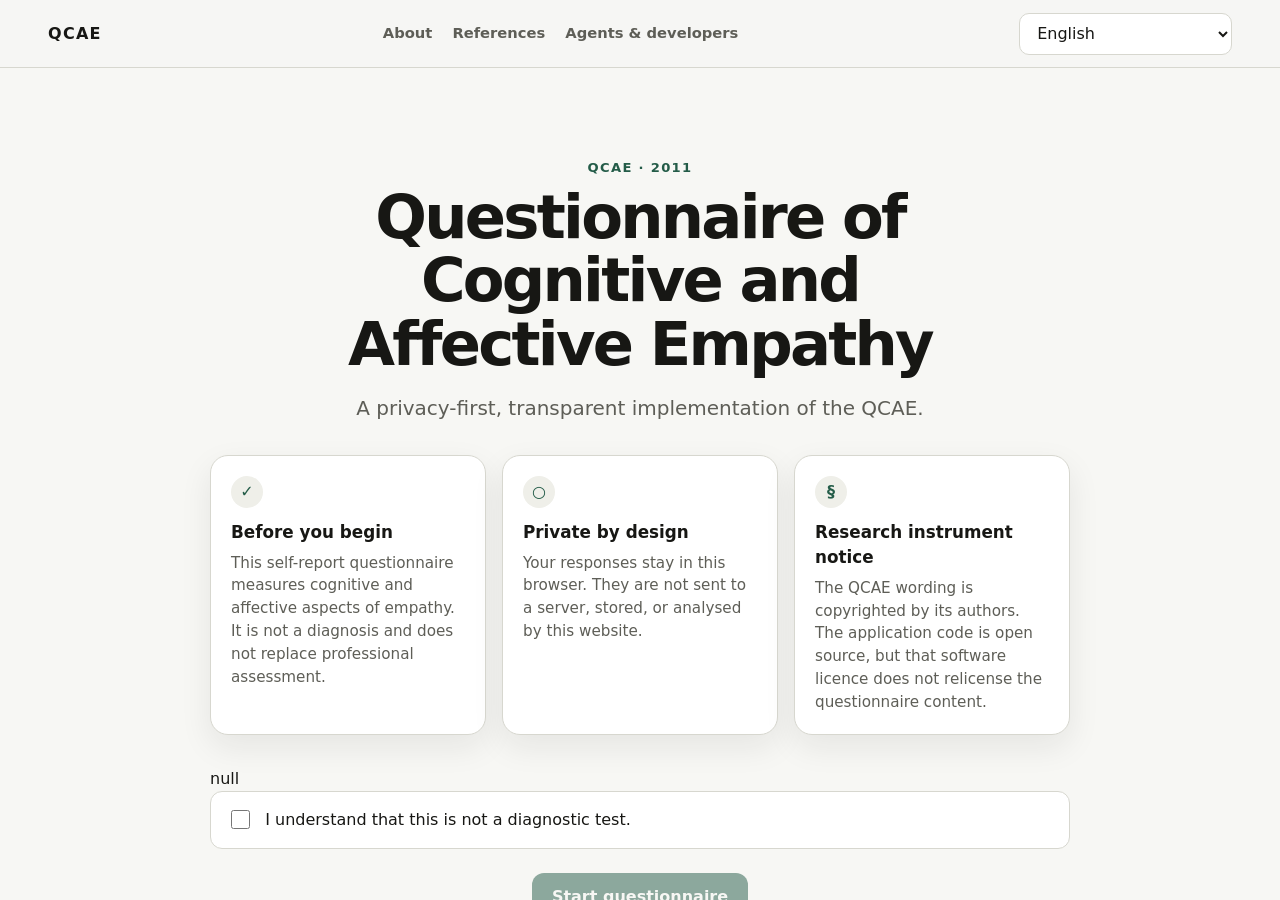
==== index.html @ c2b6f2fb "Declare AI TDM permission and load merged packs" ====
<!doctype html>
<html lang="en">
<head>
  <meta charset="utf-8">
  <meta name="viewport" content="width=device-width, initial-scale=1">
  <meta name="description" content="A privacy-first, transparent online implementation of the Questionnaire of Cognitive and Affective Empathy (QCAE).">
  <meta name="robots" content="index,follow">
  <meta name="theme-color" content="#f7f7f4">
  <meta name="citation_title" content="The QCAE: A Questionnaire of Cognitive and Affective Empathy">
  <meta name="citation_doi" content="10.1080/00223891.2010.528484">
  <meta name="tdm-reservation" content="0">
  <meta name="tdm-policy" content="https://jnton.github.io/Questionnaire-of-Cognitive-and-Affective-Empathy-QCAE-online-questionnaire/data/ai-use-policy.v1.json">
  <meta http-equiv="Content-Security-Policy" content="default-src 'self'; script-src 'self'; style-src 'self'; img-src 'self' data:; connect-src 'self'; object-src 'none'; base-uri 'none'; form-action 'self'; upgrade-insecure-requests">
  <link rel="canonical" href="https://jnton.github.io/Questionnaire-of-Cognitive-and-Affective-Empathy-QCAE-online-questionnaire/">
  <link rel="alternate" type="application/json" title="QCAE base instrument definition" href="./data/qcae.v1.json">
  <link rel="alternate" type="application/json" title="QCAE validated locale packs" href="./data/locale-packs.v1.json">
  <link rel="alternate" type="application/json" title="QCAE reference registry" href="./data/references.v1.json">
  <link rel="alternate" type="application/json" title="QCAE AI-use policy" href="./data/ai-use-policy.v1.json">
  <link rel="alternate" type="application/json" title="QCAE agent capabilities" href="./data/capabilities.v1.json">
  <link rel="help" href="./agents.html">
  <link rel="license" href="./rights.html">
  <link rel="stylesheet" href="./assets/styles.css">
  <link rel="manifest" href="./manifest.webmanifest">
  <title>Questionnaire of Cognitive and Affective Empathy — QCAE</title>
</head>
<body>
  <a class="skip-link" href="#app">Skip to questionnaire</a>
  <header class="site-header">
    <a class="brand" href="./" aria-label="QCAE home">QCAE</a>
    <nav class="top-nav" aria-label="Project navigation">
      <a href="./about.html">About</a>
      <a href="./references.html">References</a>
      <a href="./agents.html">Agents &amp; developers</a>
    </nav>
    <label class="language-control">
      <span class="visually-hidden">Language</span>
      <select id="language-select"></select>
    </label>
  </header>
  <main id="app" class="container" tabindex="-1" data-qcae-app="true">
    <p id="status" role="status">Loading questionnaire…</p>
    <noscript>This questionnaire requires JavaScript. No external scripts or trackers are used.</noscript>
  </main>
  <footer class="site-footer">
    <div class="container footer-inner">
      <p>Privacy-first: responses stay in your browser.</p>
      <nav aria-label="Project information">
        <a href="./about.html">About</a>
        <a href="./privacy.html">Privacy</a>
        <a href="./rights.html">Rights</a>
        <a href="./references.html">References</a>
        <a href="./agents.html">Agents</a>
        <a href="https://github.com/jnton/Questionnaire-of-Cognitive-and-Affective-Empathy-QCAE-online-questionnaire">Source code</a>
      </nav>
    </div>
  </footer>
  <script type="module" src="./src/bootstrap.js"></script>
</body>
</html>
---- assets/styles.css ----
:root {
  color-scheme: light dark;
  --bg: #f7f7f4;
  --surface: #ffffff;
  --surface-muted: #efefe9;
  --text: #171714;
  --muted: #5e5e57;
  --border: #d7d7cf;
  --accent: #245c48;
  --accent-strong: #174334;
  --focus: #0b6cf2;
  --danger: #a12626;
  --shadow: 0 12px 32px rgb(20 30 25 / 8%);
  --radius: 18px;
  --content: 860px;
  font-family: Inter, ui-sans-serif, system-ui, -apple-system, BlinkMacSystemFont, "Segoe UI", sans-serif;
}
@media (prefers-color-scheme: dark) {
  :root {
    --bg: #121513;
    --surface: #1b201d;
    --surface-muted: #242a26;
    --text: #f3f5f1;
    --muted: #b9c0ba;
    --border: #3a433d;
    --accent: #72c5a4;
    --accent-strong: #96dbbf;
    --focus: #80b6ff;
    --danger: #ff9d9d;
    --shadow: 0 12px 32px rgb(0 0 0 / 25%);
  }
}
* { box-sizing: border-box; }
html { line-height: 1.5; }
body { margin: 0; background: var(--bg); color: var(--text); min-height: 100vh; }
a { color: var(--accent); text-underline-offset: .18em; }
a:hover { text-decoration-thickness: 2px; }
button, select, input { font: inherit; }
button, select, a, input { outline-offset: 3px; }
:focus-visible { outline: 3px solid var(--focus); }
.skip-link { position: fixed; left: 1rem; top: -5rem; background: var(--surface); color: var(--text); padding: .7rem 1rem; z-index: 100; border-radius: 8px; }
.skip-link:focus { top: 1rem; }
.site-header { min-height: 68px; display: flex; align-items: center; justify-content: space-between; gap: 1rem; padding: .75rem clamp(1rem, 4vw, 3rem); border-bottom: 1px solid var(--border); background: color-mix(in srgb, var(--bg) 90%, transparent); }
.brand { font-weight: 800; letter-spacing: .08em; text-decoration: none; color: var(--text); }
.language-control select { min-height: 42px; border: 1px solid var(--border); border-radius: 10px; padding: 0 .8rem; background: var(--surface); color: var(--text); }
.container { width: min(var(--content), calc(100% - 2rem)); margin-inline: auto; }
main.container { min-height: calc(100vh - 150px); padding-block: clamp(2rem, 6vw, 5rem); }
.hero, .results-header { text-align: center; margin-inline: auto; max-width: 720px; margin-bottom: 2rem; }
.eyebrow { color: var(--accent); font-weight: 800; letter-spacing: .1em; text-transform: uppercase; font-size: .82rem; margin-bottom: .5rem; }
h1 { font-size: clamp(2rem, 6vw, 3.8rem); line-height: 1.05; letter-spacing: -.045em; margin: 0; }
.lead { color: var(--muted); font-size: clamp(1.05rem, 2vw, 1.25rem); max-width: 65ch; margin: 1rem auto 0; }
.info-grid { display: grid; grid-template-columns: repeat(3, 1fr); gap: 1rem; margin-block: 2rem; }
.info-card { background: var(--surface); border: 1px solid var(--border); border-radius: var(--radius); padding: 1.25rem; box-shadow: var(--shadow); }
.info-card h2 { font-size: 1.05rem; margin: .75rem 0 .4rem; }
.info-card p { color: var(--muted); margin: 0; font-size: .95rem; }
.info-icon { display: grid; place-items: center; width: 2rem; height: 2rem; border-radius: 50%; background: var(--surface-muted); color: var(--accent); font-weight: 800; }
.notice { border-left: 5px solid var(--accent); background: var(--surface-muted); padding: 1rem 1.1rem; border-radius: 10px; margin: 1.5rem 0; }
.notice p { margin: .35rem 0 0; }
.consent-row { display: flex; align-items: flex-start; gap: .75rem; background: var(--surface); border: 1px solid var(--border); border-radius: 12px; padding: 1rem; cursor: pointer; }
.consent-row input { width: 1.2rem; height: 1.2rem; margin-top: .15rem; accent-color: var(--accent); }
.actions { display: flex; flex-wrap: wrap; align-items: center; justify-content: center; gap: .75rem; margin-top: 1.5rem; }
.actions-between { justify-content: space-between; }
.button { min-height: 46px; border-radius: 12px; border: 1px solid transparent; padding: .7rem 1.15rem; font-weight: 750; cursor: pointer; }
.button:disabled { opacity: .5; cursor: not-allowed; }
.button-primary { background: var(--accent); color: var(--bg); }
.button-primary:hover:not(:disabled) { background: var(--accent-strong); }
.button-secondary { background: var(--surface); color: var(--text); border-color: var(--border); }
.button-secondary:hover { background: var(--surface-muted); }
.details { border-top: 1px solid var(--border); margin-top: 2rem; padding-top: 1rem; color: var(--muted); }
.details summary { color: var(--text); cursor: pointer; font-weight: 700; }
.progress-wrap { margin-bottom: 1rem; }
.progress-meta { display: flex; justify-content: space-between; color: var(--muted); font-size: .9rem; margin-bottom: .4rem; }
progress { display: block; width: 100%; height: 10px; border: 0; border-radius: 99px; overflow: hidden; background: var(--surface-muted); }
progress::-webkit-progress-bar { background: var(--surface-muted); }
progress::-webkit-progress-value { background: var(--accent); }
progress::-moz-progress-bar { background: var(--accent); }
.question-card { background: var(--surface); border: 1px solid var(--border); border-radius: var(--radius); padding: clamp(1.25rem, 4vw, 2.5rem); box-shadow: var(--shadow); }
fieldset { border: 0; padding: 0; margin: 0; }
legend { width: 100%; padding: 0; }
.question-number { display: block; color: var(--accent); font-weight: 800; font-size: .9rem; margin-bottom: .65rem; }
.question-text { display: block; font-size: clamp(1.35rem, 3vw, 1.8rem); line-height: 1.3; font-weight: 750; }
.response-list { display: grid; gap: .75rem; margin-top: 1.8rem; }
.response-option { display: grid; grid-template-columns: auto auto 1fr; align-items: center; gap: .75rem; min-height: 56px; border: 1px solid var(--border); border-radius: 12px; padding: .75rem; cursor: pointer; }
.response-option:hover { background: var(--surface-muted); }
.response-option:has(input:checked) { border-color: var(--accent); background: color-mix(in srgb, var(--accent) 10%, var(--surface)); }
.response-option input { width: 1.2rem; height: 1.2rem; accent-color: var(--accent); }
.response-value { display: grid; place-items: center; width: 2rem; height: 2rem; border-radius: 8px; background: var(--surface-muted); font-weight: 800; }
.form-error, .fatal-error { color: var(--danger); font-weight: 700; }
.domain-cards { display: grid; grid-template-columns: repeat(3, 1fr); gap: 1rem; margin: 2rem 0; }
.result-card { background: var(--surface); border: 1px solid var(--border); border-radius: var(--radius); padding: 1.25rem; text-align: center; }
.result-card h2 { font-size: 1rem; margin: 0; color: var(--muted); }
.result-value { font-size: 2.5rem; font-weight: 850; line-height: 1; margin: .75rem 0; }
.result-range { color: var(--muted); margin: 0; font-size: .9rem; }
.table-scroll { overflow-x: auto; border: 1px solid var(--border); border-radius: 14px; background: var(--surface); }
table { width: 100%; border-collapse: collapse; }
caption { text-align: left; font-weight: 800; padding: 1rem; }
th, td { padding: .8rem 1rem; border-bottom: 1px solid var(--border); text-align: left; vertical-align: top; }
thead th { color: var(--muted); font-size: .85rem; }
tbody tr:last-child th, tbody tr:last-child td { border-bottom: 0; }
.answers-table { min-width: 760px; font-size: .9rem; }
.response-details .table-scroll { margin-top: 1rem; }
.site-footer { border-top: 1px solid var(--border); color: var(--muted); padding: 1.2rem 0; }
.footer-inner { display: flex; justify-content: space-between; gap: 1rem; align-items: center; }
.footer-inner p { margin: 0; }
.footer-inner nav { display: flex; flex-wrap: wrap; gap: 1rem; }
.visually-hidden { position: absolute !important; width: 1px; height: 1px; padding: 0; margin: -1px; overflow: hidden; clip: rect(0,0,0,0); white-space: nowrap; border: 0; }
@media (max-width: 720px) {
  .info-grid, .domain-cards { grid-template-columns: 1fr; }
  .site-header { padding-inline: 1rem; }
  .footer-inner { align-items: flex-start; flex-direction: column; }
  .actions-between { display: grid; grid-template-columns: 1fr 1fr; }
  .actions-between .button { width: 100%; }
}
@media (prefers-reduced-motion: reduce) {
  *, *::before, *::after { scroll-behavior: auto !important; transition: none !important; animation: none !important; }
}
@media print {
  .site-header, .site-footer, .result-actions, .response-details, .actions, .details { display: none !important; }
  body, main.container { background: white; color: black; }
  main.container { width: 100%; padding: 0; }
  .result-card, .table-scroll { box-shadow: none; border-color: #999; }
}

/* Human-readable project pages */
.top-nav { display: flex; align-items: center; gap: clamp(.65rem, 2vw, 1.25rem); }
.top-nav a { color: var(--muted); text-decoration: none; font-size: .92rem; font-weight: 700; }
.top-nav a:hover { color: var(--text); text-decoration: underline; }
.document { max-width: 820px; }
.document-header { margin-bottom: 2.5rem; }
.document-header h1 { max-width: 18ch; }
.document section { margin-block: 2.2rem; }
.document h2 { font-size: clamp(1.35rem, 3vw, 1.8rem); margin: 0 0 .75rem; letter-spacing: -.02em; }
.document h3 { font-size: 1.12rem; margin: 0 0 .45rem; }
.document p, .document li { max-width: 72ch; }
.document ul { padding-left: 1.35rem; }
.document li + li { margin-top: .45rem; }
.document pre { overflow-x: auto; background: var(--surface); border: 1px solid var(--border); border-radius: 14px; padding: 1rem; box-shadow: var(--shadow); }
.document code { font-family: ui-monospace, SFMono-Regular, Consolas, "Liberation Mono", monospace; font-size: .9em; }
.endpoint-list { display: grid; gap: .65rem; }
.endpoint-list p { margin: 0; padding: .8rem 1rem; background: var(--surface); border: 1px solid var(--border); border-radius: 10px; }
.reference-list { list-style: none; padding: 0 !important; display: grid; gap: .9rem; }
.reference-list li { background: var(--surface); border: 1px solid var(--border); border-radius: 12px; padding: 1rem; }
.reference-list p { margin: 0; }
.reference-list .note, .note { color: var(--muted); margin-top: .55rem; font-size: .92rem; }
.candidate-grid { display: grid; gap: 1rem; }
.candidate-card { border-top: 1px solid var(--border); padding-top: 1.2rem; }
.status-badge { display: inline-block; border: 1px solid var(--border); background: var(--surface-muted); border-radius: 999px; padding: .25rem .65rem; color: var(--muted); font-size: .78rem; font-weight: 750; }
.source-list { margin: .65rem 0 1rem; padding-left: 1.25rem; }
.resource-links { line-height: 1.9; }
@media (max-width: 860px) {
  .site-header { flex-wrap: wrap; }
  .top-nav { order: 3; width: 100%; overflow-x: auto; padding-top: .2rem; }
  .language-control { margin-left: auto; }
}
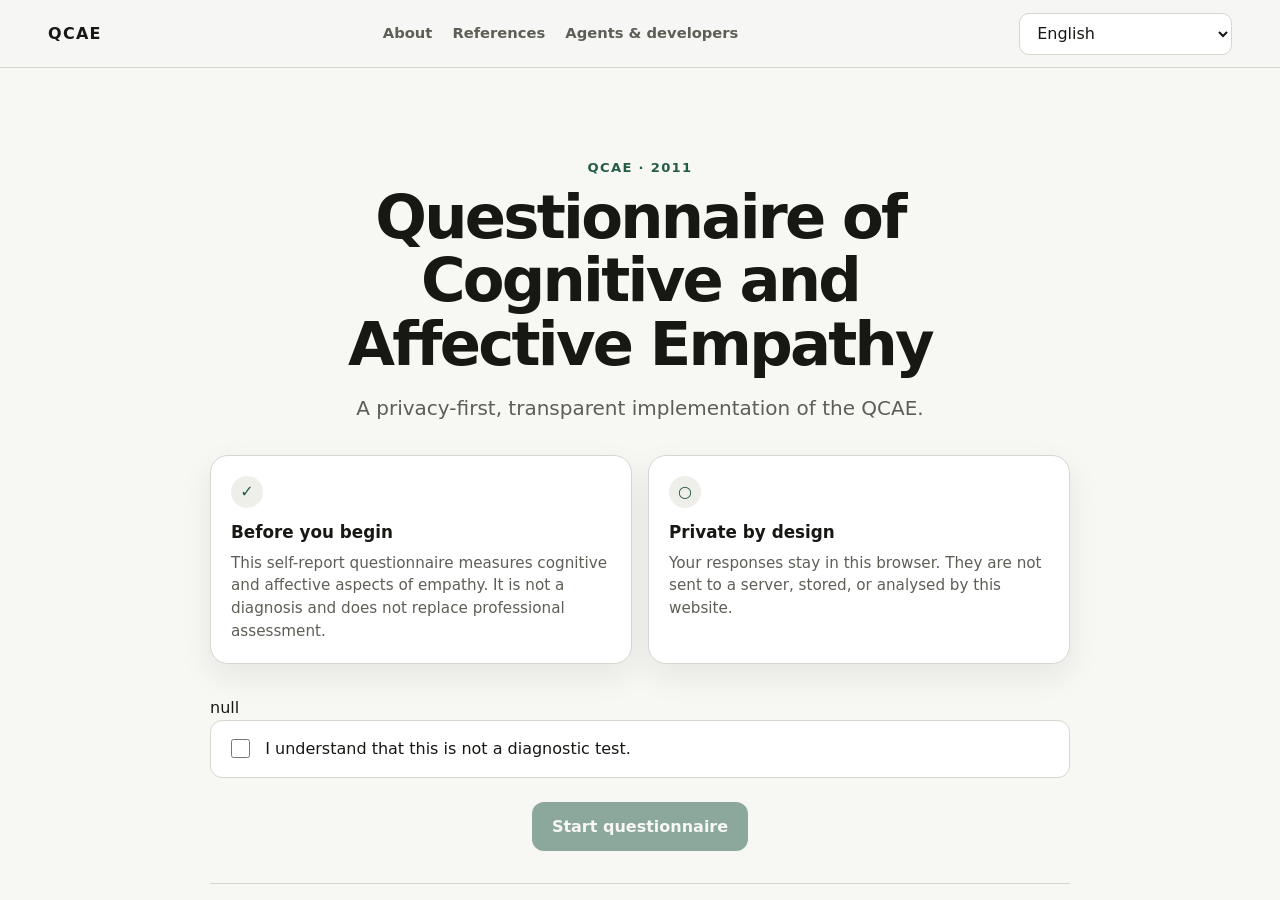
==== commit c9433e2f: "Use neutral questionnaire introduction" ====
--- a/index.html
+++ b/index.html
@@ -20,6 +20,7 @@
   <link rel="help" href="./agents.html">
   <link rel="license" href="./rights.html">
   <link rel="stylesheet" href="./assets/styles.css">
+  <link rel="stylesheet" href="./assets/legal-copy.css">
   <link rel="manifest" href="./manifest.webmanifest">
   <title>Questionnaire of Cognitive and Affective Empathy — QCAE</title>
 </head>
--- a/assets/legal-copy.css
+++ b/assets/legal-copy.css
@@ -0,0 +1,15 @@
+/* Keep the public questionnaire focused on purpose and privacy.
+   Source and attribution information remains available on the References and Rights pages. */
+#app .info-grid .info-card:nth-child(3) {
+  display: none;
+}
+
+#app .info-grid {
+  grid-template-columns: repeat(2, minmax(0, 1fr));
+}
+
+@media (max-width: 720px) {
+  #app .info-grid {
+    grid-template-columns: 1fr;
+  }
+}
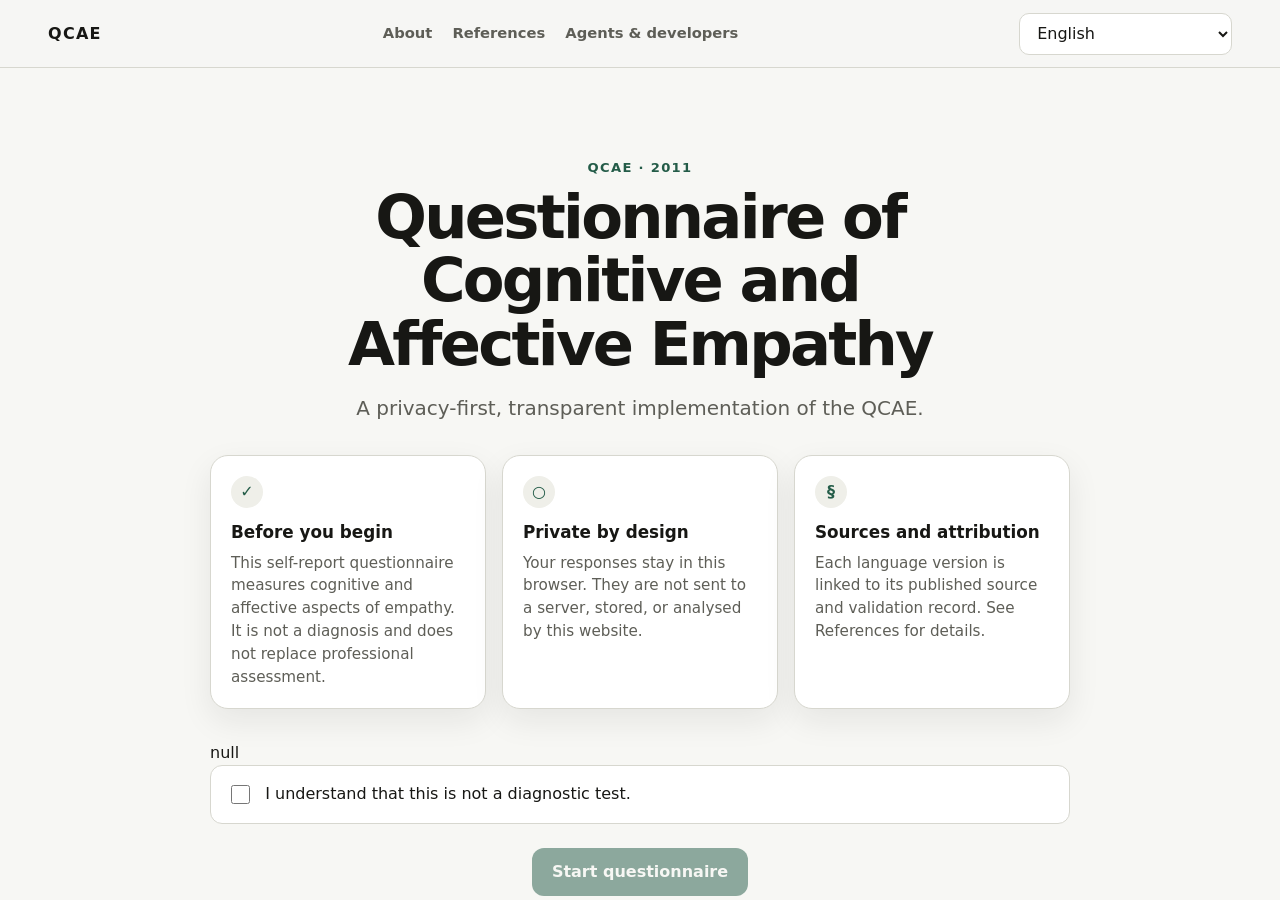
==== commit ca6816d3: "Use translated attribution copy in questionnaire intro" ====
--- a/index.html
+++ b/index.html
@@ -20,7 +20,6 @@
   <link rel="help" href="./agents.html">
   <link rel="license" href="./rights.html">
   <link rel="stylesheet" href="./assets/styles.css">
-  <link rel="stylesheet" href="./assets/legal-copy.css">
   <link rel="manifest" href="./manifest.webmanifest">
   <title>Questionnaire of Cognitive and Affective Empathy — QCAE</title>
 </head>
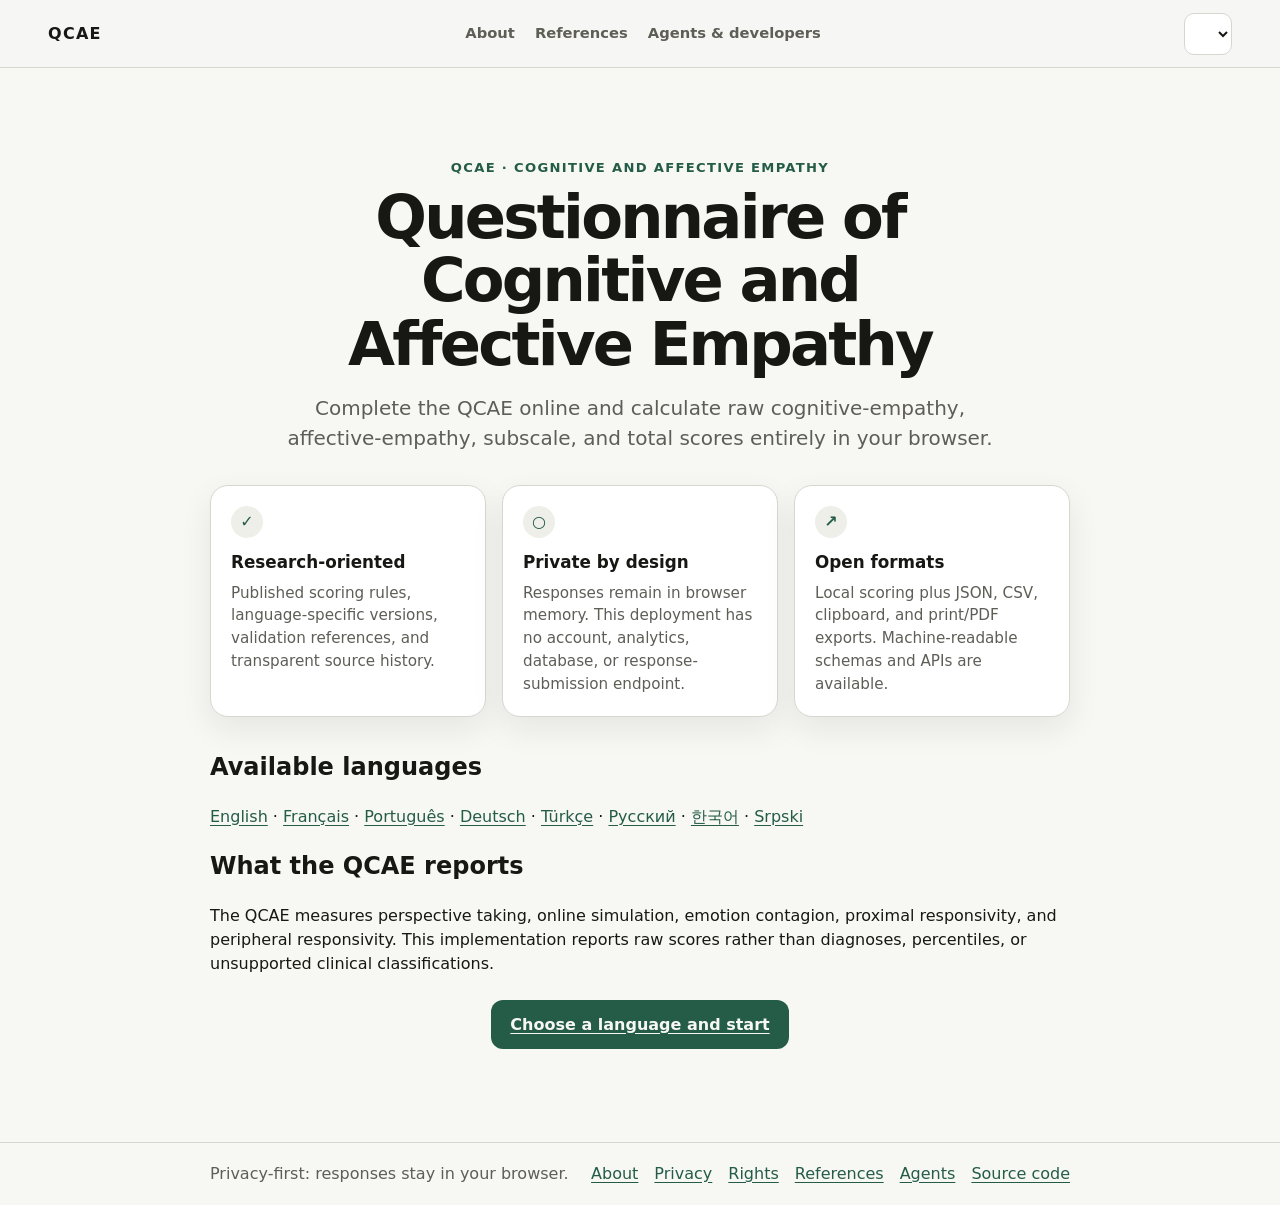
==== commit be114757: "Add crawlable homepage metadata and structured data" ====
--- a/index.html
+++ b/index.html
@@ -3,15 +3,36 @@
 <head>
   <meta charset="utf-8">
   <meta name="viewport" content="width=device-width, initial-scale=1">
-  <meta name="description" content="A privacy-first, transparent online implementation of the Questionnaire of Cognitive and Affective Empathy (QCAE).">
-  <meta name="robots" content="index,follow">
-  <meta name="theme-color" content="#f7f7f4">
+  <meta name="description" content="Take and score the multilingual Questionnaire of Cognitive and Affective Empathy (QCAE) privately in your browser. Free, transparent, and research-oriented.">
+  <meta name="robots" content="index,follow,max-image-preview:large,max-snippet:-1,max-video-preview:-1">
+  <meta name="theme-color" content="#245c48">
+  <meta name="application-name" content="QCAE Online Questionnaire">
   <meta name="citation_title" content="The QCAE: A Questionnaire of Cognitive and Affective Empathy">
   <meta name="citation_doi" content="10.1080/00223891.2010.528484">
   <meta name="tdm-reservation" content="0">
   <meta name="tdm-policy" content="https://jnton.github.io/Questionnaire-of-Cognitive-and-Affective-Empathy-QCAE-online-questionnaire/data/ai-use-policy.v1.json">
+  <meta property="og:type" content="website">
+  <meta property="og:site_name" content="QCAE Online Questionnaire">
+  <meta property="og:title" content="QCAE Online Questionnaire">
+  <meta property="og:description" content="A private, multilingual online implementation of the Questionnaire of Cognitive and Affective Empathy, with local scoring and exports.">
+  <meta property="og:url" content="https://jnton.github.io/Questionnaire-of-Cognitive-and-Affective-Empathy-QCAE-online-questionnaire/">
+  <meta property="og:image" content="https://jnton.github.io/Questionnaire-of-Cognitive-and-Affective-Empathy-QCAE-online-questionnaire/assets/qcae-social-card.svg">
+  <meta property="og:image:alt" content="QCAE Online Questionnaire — cognitive and affective empathy">
+  <meta name="twitter:card" content="summary_large_image">
+  <meta name="twitter:title" content="QCAE Online Questionnaire">
+  <meta name="twitter:description" content="Private multilingual QCAE administration, local scoring, and machine-readable exports.">
+  <meta name="twitter:image" content="https://jnton.github.io/Questionnaire-of-Cognitive-and-Affective-Empathy-QCAE-online-questionnaire/assets/qcae-social-card.svg">
   <meta http-equiv="Content-Security-Policy" content="default-src 'self'; script-src 'self'; style-src 'self'; img-src 'self' data:; connect-src 'self'; object-src 'none'; base-uri 'none'; form-action 'self'; upgrade-insecure-requests">
   <link rel="canonical" href="https://jnton.github.io/Questionnaire-of-Cognitive-and-Affective-Empathy-QCAE-online-questionnaire/">
+  <link rel="alternate" hreflang="x-default" href="https://jnton.github.io/Questionnaire-of-Cognitive-and-Affective-Empathy-QCAE-online-questionnaire/">
+  <link rel="alternate" hreflang="en" href="https://jnton.github.io/Questionnaire-of-Cognitive-and-Affective-Empathy-QCAE-online-questionnaire/en/">
+  <link rel="alternate" hreflang="fr" href="https://jnton.github.io/Questionnaire-of-Cognitive-and-Affective-Empathy-QCAE-online-questionnaire/fr/">
+  <link rel="alternate" hreflang="pt" href="https://jnton.github.io/Questionnaire-of-Cognitive-and-Affective-Empathy-QCAE-online-questionnaire/pt/">
+  <link rel="alternate" hreflang="de" href="https://jnton.github.io/Questionnaire-of-Cognitive-and-Affective-Empathy-QCAE-online-questionnaire/de/">
+  <link rel="alternate" hreflang="tr" href="https://jnton.github.io/Questionnaire-of-Cognitive-and-Affective-Empathy-QCAE-online-questionnaire/tr/">
+  <link rel="alternate" hreflang="ru" href="https://jnton.github.io/Questionnaire-of-Cognitive-and-Affective-Empathy-QCAE-online-questionnaire/ru/">
+  <link rel="alternate" hreflang="ko" href="https://jnton.github.io/Questionnaire-of-Cognitive-and-Affective-Empathy-QCAE-online-questionnaire/ko/">
+  <link rel="alternate" hreflang="sr-Latn" href="https://jnton.github.io/Questionnaire-of-Cognitive-and-Affective-Empathy-QCAE-online-questionnaire/sr/">
   <link rel="alternate" type="application/json" title="QCAE base instrument definition" href="./data/qcae.v1.json">
   <link rel="alternate" type="application/json" title="QCAE validated locale packs" href="./data/locale-packs.v1.json">
   <link rel="alternate" type="application/json" title="QCAE reference registry" href="./data/references.v1.json">
@@ -19,9 +40,34 @@
   <link rel="alternate" type="application/json" title="QCAE agent capabilities" href="./data/capabilities.v1.json">
   <link rel="help" href="./agents.html">
   <link rel="license" href="./rights.html">
+  <link rel="icon" href="./assets/favicon.svg" type="image/svg+xml">
   <link rel="stylesheet" href="./assets/styles.css">
   <link rel="manifest" href="./manifest.webmanifest">
-  <title>Questionnaire of Cognitive and Affective Empathy — QCAE</title>
+  <title>QCAE Online Questionnaire — Cognitive and Affective Empathy Test</title>
+  <script type="application/ld+json">
+  {
+    "@context": "https://schema.org",
+    "@type": "WebApplication",
+    "name": "QCAE Online Questionnaire",
+    "alternateName": "Questionnaire of Cognitive and Affective Empathy",
+    "url": "https://jnton.github.io/Questionnaire-of-Cognitive-and-Affective-Empathy-QCAE-online-questionnaire/",
+    "description": "A privacy-first multilingual implementation of the Questionnaire of Cognitive and Affective Empathy with deterministic local scoring.",
+    "applicationCategory": "EducationalApplication",
+    "operatingSystem": "Any modern web browser",
+    "browserRequirements": "Requires JavaScript for interactive administration; crawlable explanatory content is available without JavaScript.",
+    "isAccessibleForFree": true,
+    "inLanguage": ["en", "fr", "pt-PT", "de", "tr", "ru", "ko", "sr-Latn"],
+    "softwareVersion": "1.2.0",
+    "license": "https://www.gnu.org/licenses/agpl-3.0.html",
+    "codeRepository": "https://github.com/jnton/Questionnaire-of-Cognitive-and-Affective-Empathy-QCAE-online-questionnaire",
+    "citation": {
+      "@type": "ScholarlyArticle",
+      "name": "The QCAE: A Questionnaire of Cognitive and Affective Empathy",
+      "identifier": "https://doi.org/10.1080/00223891.2010.528484"
+    },
+    "offers": {"@type": "Offer", "price": "0", "priceCurrency": "EUR"}
+  }
+  </script>
 </head>
 <body>
   <a class="skip-link" href="#app">Skip to questionnaire</a>
@@ -38,19 +84,34 @@
     </label>
   </header>
   <main id="app" class="container" tabindex="-1" data-qcae-app="true">
-    <p id="status" role="status">Loading questionnaire…</p>
-    <noscript>This questionnaire requires JavaScript. No external scripts or trackers are used.</noscript>
+    <article class="seo-fallback">
+      <header class="hero">
+        <p class="eyebrow">QCAE · Cognitive and affective empathy</p>
+        <h1>Questionnaire of Cognitive and Affective Empathy</h1>
+        <p class="lead">Complete the QCAE online and calculate raw cognitive-empathy, affective-empathy, subscale, and total scores entirely in your browser.</p>
+      </header>
+      <section class="info-grid" aria-label="Questionnaire features">
+        <article class="info-card"><span class="info-icon" aria-hidden="true">✓</span><h2>Research-oriented</h2><p>Published scoring rules, language-specific versions, validation references, and transparent source history.</p></article>
+        <article class="info-card"><span class="info-icon" aria-hidden="true">○</span><h2>Private by design</h2><p>Responses remain in browser memory. This deployment has no account, analytics, database, or response-submission endpoint.</p></article>
+        <article class="info-card"><span class="info-icon" aria-hidden="true">↗</span><h2>Open formats</h2><p>Local scoring plus JSON, CSV, clipboard, and print/PDF exports. Machine-readable schemas and APIs are available.</p></article>
+      </section>
+      <section class="seo-section">
+        <h2>Available languages</h2>
+        <p><a href="./en/">English</a> · <a href="./fr/">Français</a> · <a href="./pt/">Português</a> · <a href="./de/">Deutsch</a> · <a href="./tr/">Türkçe</a> · <a href="./ru/">Русский</a> · <a href="./ko/">한국어</a> · <a href="./sr/">Srpski</a></p>
+      </section>
+      <section class="seo-section">
+        <h2>What the QCAE reports</h2>
+        <p>The QCAE measures perspective taking, online simulation, emotion contagion, proximal responsivity, and peripheral responsivity. This implementation reports raw scores rather than diagnoses, percentiles, or unsupported clinical classifications.</p>
+      </section>
+      <p class="actions"><a class="button button-primary" href="./en/">Choose a language and start</a></p>
+      <noscript><p class="notice"><strong>JavaScript is required for the interactive questionnaire.</strong> The explanatory pages, references, source files, and scoring documentation remain available without JavaScript.</p></noscript>
+    </article>
   </main>
   <footer class="site-footer">
     <div class="container footer-inner">
       <p>Privacy-first: responses stay in your browser.</p>
       <nav aria-label="Project information">
-        <a href="./about.html">About</a>
-        <a href="./privacy.html">Privacy</a>
-        <a href="./rights.html">Rights</a>
-        <a href="./references.html">References</a>
-        <a href="./agents.html">Agents</a>
-        <a href="https://github.com/jnton/Questionnaire-of-Cognitive-and-Affective-Empathy-QCAE-online-questionnaire">Source code</a>
+        <a href="./about.html">About</a><a href="./privacy.html">Privacy</a><a href="./rights.html">Rights</a><a href="./references.html">References</a><a href="./agents.html">Agents</a><a href="https://github.com/jnton/Questionnaire-of-Cognitive-and-Affective-Empathy-QCAE-online-questionnaire">Source code</a>
       </nav>
     </div>
   </footer>
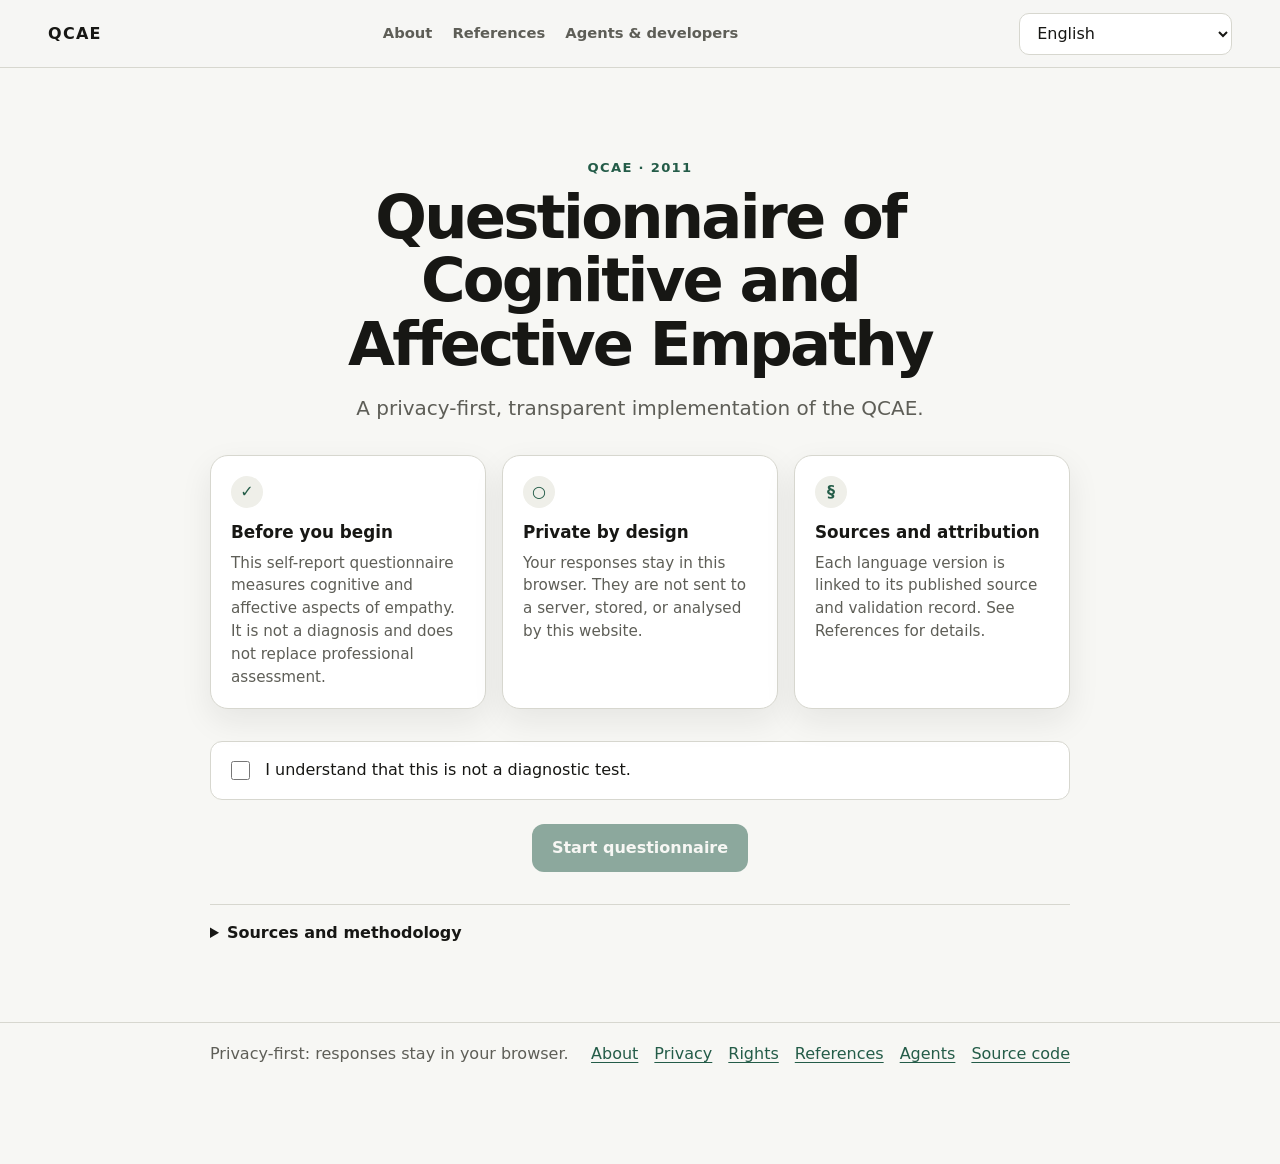
==== commit f3174c92: "Fix questionnaire startup flow and landing pages" ====
--- a/index.html
+++ b/index.html
@@ -83,7 +83,8 @@
       <select id="language-select"></select>
     </label>
   </header>
-  <main id="app" class="container" tabindex="-1" data-qcae-app="true">
+  <main id="app" class="container" tabindex="-1" data-qcae-app="true" aria-busy="true">
+    <p id="status" class="visually-hidden" role="status">Loading questionnaire…</p>
     <article class="seo-fallback">
       <header class="hero">
         <p class="eyebrow">QCAE · Cognitive and affective empathy</p>
@@ -103,7 +104,6 @@
         <h2>What the QCAE reports</h2>
         <p>The QCAE measures perspective taking, online simulation, emotion contagion, proximal responsivity, and peripheral responsivity. This implementation reports raw scores rather than diagnoses, percentiles, or unsupported clinical classifications.</p>
       </section>
-      <p class="actions"><a class="button button-primary" href="./en/">Choose a language and start</a></p>
       <noscript><p class="notice"><strong>JavaScript is required for the interactive questionnaire.</strong> The explanatory pages, references, source files, and scoring documentation remain available without JavaScript.</p></noscript>
     </article>
   </main>
--- a/assets/styles.css
+++ b/assets/styles.css
@@ -60,12 +60,16 @@
 .consent-row input { width: 1.2rem; height: 1.2rem; margin-top: .15rem; accent-color: var(--accent); }
 .actions { display: flex; flex-wrap: wrap; align-items: center; justify-content: center; gap: .75rem; margin-top: 1.5rem; }
 .actions-between { justify-content: space-between; }
-.button { min-height: 46px; border-radius: 12px; border: 1px solid transparent; padding: .7rem 1.15rem; font-weight: 750; cursor: pointer; }
+.button { display: inline-flex; align-items: center; justify-content: center; min-height: 46px; border-radius: 12px; border: 1px solid transparent; padding: .7rem 1.15rem; font-weight: 750; cursor: pointer; text-decoration: none; }
 .button:disabled { opacity: .5; cursor: not-allowed; }
 .button-primary { background: var(--accent); color: var(--bg); }
 .button-primary:hover:not(:disabled) { background: var(--accent-strong); }
 .button-secondary { background: var(--surface); color: var(--text); border-color: var(--border); }
 .button-secondary:hover { background: var(--surface-muted); }
+.seo-fallback { max-width: 860px; margin-inline: auto; }
+.seo-section { padding: 1.25rem 0; border-top: 1px solid var(--border); }
+.seo-section h2 { margin: 0 0 .55rem; font-size: clamp(1.25rem, 3vw, 1.65rem); }
+.seo-section p { margin: 0; color: var(--muted); }
 .details { border-top: 1px solid var(--border); margin-top: 2rem; padding-top: 1rem; color: var(--muted); }
 .details summary { color: var(--text); cursor: pointer; font-weight: 700; }
 .progress-wrap { margin-bottom: 1rem; }
@@ -86,6 +90,7 @@
 .response-option input { width: 1.2rem; height: 1.2rem; accent-color: var(--accent); }
 .response-value { display: grid; place-items: center; width: 2rem; height: 2rem; border-radius: 8px; background: var(--surface-muted); font-weight: 800; }
 .form-error, .fatal-error { color: var(--danger); font-weight: 700; }
+.fatal-error { margin: 1rem 0; padding: 1rem 1.1rem; border: 1px solid color-mix(in srgb, var(--danger) 45%, var(--border)); border-radius: 12px; background: color-mix(in srgb, var(--danger) 10%, var(--surface)); }
 .domain-cards { display: grid; grid-template-columns: repeat(3, 1fr); gap: 1rem; margin: 2rem 0; }
 .result-card { background: var(--surface); border: 1px solid var(--border); border-radius: var(--radius); padding: 1.25rem; text-align: center; }
 .result-card h2 { font-size: 1rem; margin: 0; color: var(--muted); }
@@ -147,8 +152,71 @@
 .status-badge { display: inline-block; border: 1px solid var(--border); background: var(--surface-muted); border-radius: 999px; padding: .25rem .65rem; color: var(--muted); font-size: .78rem; font-weight: 750; }
 .source-list { margin: .65rem 0 1rem; padding-left: 1.25rem; }
 .resource-links { line-height: 1.9; }
+
+/* Locale landing pages: one clear start action with language choices kept nearby. */
+.document:has(> .document-header + section + p > .button) {
+  width: min(980px, calc(100% - 2rem));
+  max-width: 980px;
+  display: grid;
+  grid-template-columns: minmax(0, 1.15fr) minmax(15rem, .85fr);
+  column-gap: 1.25rem;
+  align-content: start;
+}
+.document:has(> .document-header + section + p > .button) .document-header {
+  grid-column: 1 / -1;
+  margin: 0 0 1.25rem;
+  padding: clamp(1.5rem, 4vw, 2.75rem);
+  border: 1px solid var(--border);
+  border-radius: calc(var(--radius) + 4px);
+  background: linear-gradient(135deg, color-mix(in srgb, var(--accent) 13%, var(--surface)), var(--surface) 58%);
+  box-shadow: var(--shadow);
+}
+.document:has(> .document-header + section + p > .button) .document-header .lead { margin-inline: 0; }
+.document:has(> .document-header + section + p > .button) > section { margin-block: 0; }
+.document:has(> .document-header + section + p > .button) > section:first-of-type {
+  grid-column: 1;
+  padding: 1.4rem;
+  border: 1px solid var(--border);
+  border-radius: var(--radius);
+  background: var(--surface);
+}
+.document:has(> .document-header + section + p > .button) > p:has(> .button) {
+  grid-column: 1;
+  margin: 1.1rem 0 0;
+}
+.document:has(> .document-header + section + p > .button) > p > .button { min-width: min(100%, 18rem); }
+.document:has(> .document-header + section + p > .button) > section:last-of-type {
+  grid-column: 2;
+  grid-row: 2 / span 2;
+  padding: 1.4rem;
+  border: 1px solid var(--border);
+  border-radius: var(--radius);
+  background: var(--surface-muted);
+}
+.document:has(> .document-header + section + p > .button) > section:last-of-type p {
+  display: flex;
+  flex-wrap: wrap;
+  gap: .55rem;
+}
+.document:has(> .document-header + section + p > .button) > section:last-of-type a {
+  display: inline-flex;
+  align-items: center;
+  min-height: 2.3rem;
+  padding: .35rem .65rem;
+  border: 1px solid var(--border);
+  border-radius: 999px;
+  background: var(--surface);
+  color: var(--text);
+  font-weight: 700;
+  text-decoration: none;
+}
+.document:has(> .document-header + section + p > .button) > section:last-of-type a:hover { border-color: var(--accent); color: var(--accent); }
 @media (max-width: 860px) {
   .site-header { flex-wrap: wrap; }
   .top-nav { order: 3; width: 100%; overflow-x: auto; padding-top: .2rem; }
   .language-control { margin-left: auto; }
 }
+@media (max-width: 720px) {
+  .document:has(> .document-header + section + p > .button) { display: block; }
+  .document:has(> .document-header + section + p > .button) > section:last-of-type { margin-top: 1.25rem; }
+}
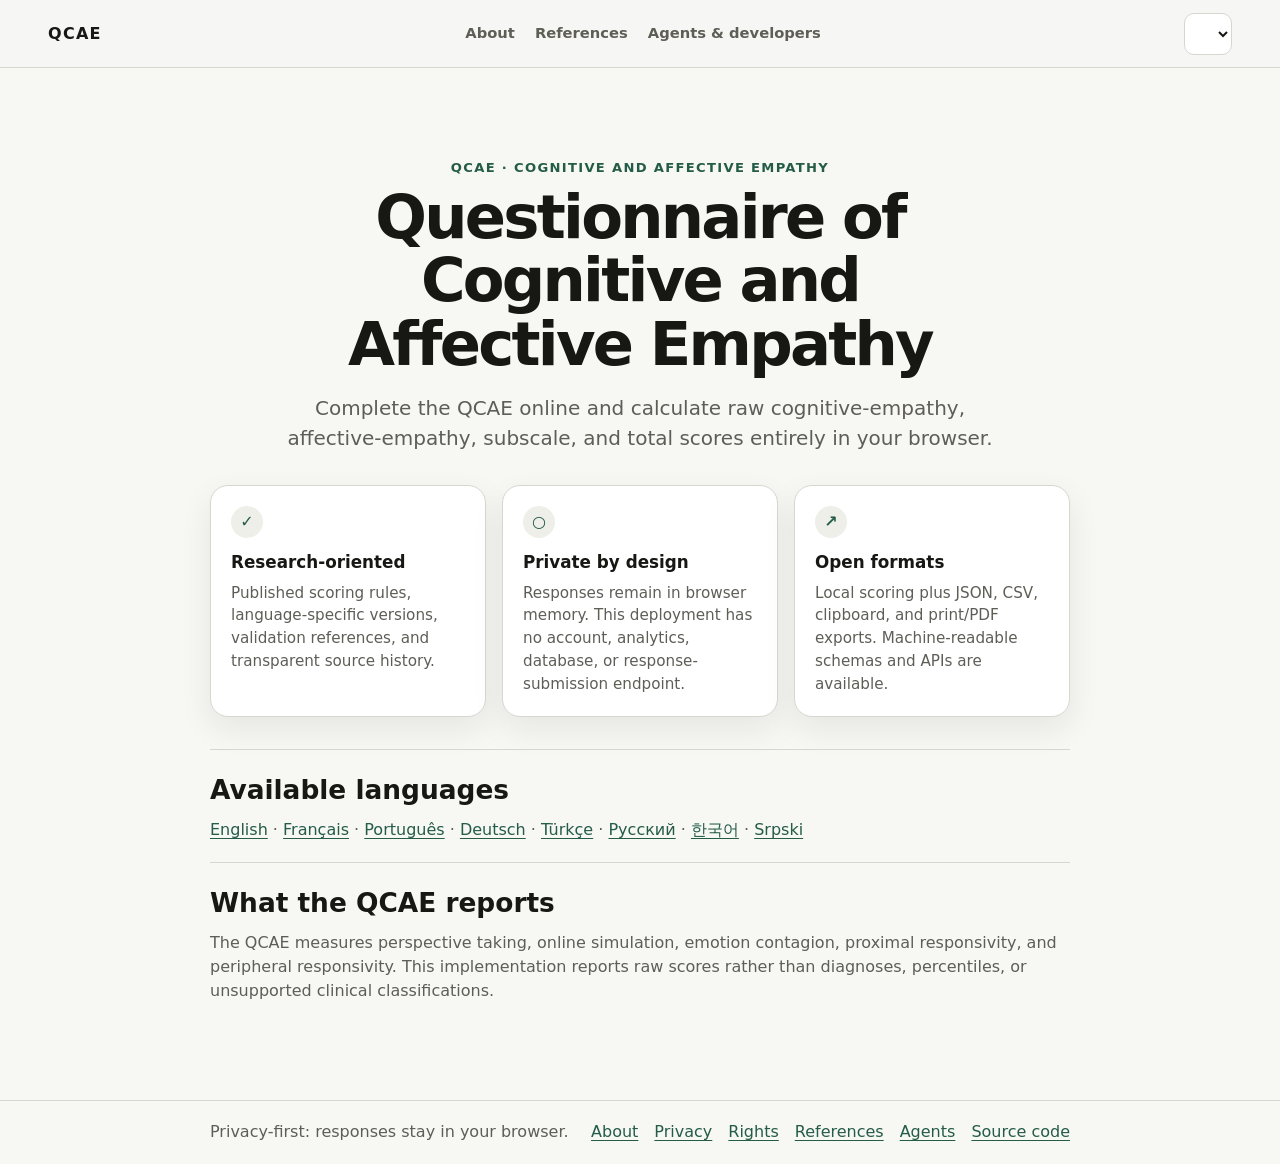
==== commit dbe65c38: "Remove stale GitHub username references" ====
--- a/index.html
+++ b/index.html
@@ -10,29 +10,29 @@
   <meta name="citation_title" content="The QCAE: A Questionnaire of Cognitive and Affective Empathy">
   <meta name="citation_doi" content="10.1080/00223891.2010.528484">
   <meta name="tdm-reservation" content="0">
-  <meta name="tdm-policy" content="https://jnton.github.io/Questionnaire-of-Cognitive-and-Affective-Empathy-QCAE-online-questionnaire/data/ai-use-policy.v1.json">
+  <meta name="tdm-policy" content="https://mariomarcolongo.github.io/Questionnaire-of-Cognitive-and-Affective-Empathy-QCAE-online-questionnaire/data/ai-use-policy.v1.json">
   <meta property="og:type" content="website">
   <meta property="og:site_name" content="QCAE Online Questionnaire">
   <meta property="og:title" content="QCAE Online Questionnaire">
   <meta property="og:description" content="A private, multilingual online implementation of the Questionnaire of Cognitive and Affective Empathy, with local scoring and exports.">
-  <meta property="og:url" content="https://jnton.github.io/Questionnaire-of-Cognitive-and-Affective-Empathy-QCAE-online-questionnaire/">
-  <meta property="og:image" content="https://jnton.github.io/Questionnaire-of-Cognitive-and-Affective-Empathy-QCAE-online-questionnaire/assets/qcae-social-card.svg">
+  <meta property="og:url" content="https://mariomarcolongo.github.io/Questionnaire-of-Cognitive-and-Affective-Empathy-QCAE-online-questionnaire/">
+  <meta property="og:image" content="https://mariomarcolongo.github.io/Questionnaire-of-Cognitive-and-Affective-Empathy-QCAE-online-questionnaire/assets/qcae-social-card.svg">
   <meta property="og:image:alt" content="QCAE Online Questionnaire — cognitive and affective empathy">
   <meta name="twitter:card" content="summary_large_image">
   <meta name="twitter:title" content="QCAE Online Questionnaire">
   <meta name="twitter:description" content="Private multilingual QCAE administration, local scoring, and machine-readable exports.">
-  <meta name="twitter:image" content="https://jnton.github.io/Questionnaire-of-Cognitive-and-Affective-Empathy-QCAE-online-questionnaire/assets/qcae-social-card.svg">
+  <meta name="twitter:image" content="https://mariomarcolongo.github.io/Questionnaire-of-Cognitive-and-Affective-Empathy-QCAE-online-questionnaire/assets/qcae-social-card.svg">
   <meta http-equiv="Content-Security-Policy" content="default-src 'self'; script-src 'self'; style-src 'self'; img-src 'self' data:; connect-src 'self'; object-src 'none'; base-uri 'none'; form-action 'self'; upgrade-insecure-requests">
-  <link rel="canonical" href="https://jnton.github.io/Questionnaire-of-Cognitive-and-Affective-Empathy-QCAE-online-questionnaire/">
-  <link rel="alternate" hreflang="x-default" href="https://jnton.github.io/Questionnaire-of-Cognitive-and-Affective-Empathy-QCAE-online-questionnaire/">
-  <link rel="alternate" hreflang="en" href="https://jnton.github.io/Questionnaire-of-Cognitive-and-Affective-Empathy-QCAE-online-questionnaire/en/">
-  <link rel="alternate" hreflang="fr" href="https://jnton.github.io/Questionnaire-of-Cognitive-and-Affective-Empathy-QCAE-online-questionnaire/fr/">
-  <link rel="alternate" hreflang="pt" href="https://jnton.github.io/Questionnaire-of-Cognitive-and-Affective-Empathy-QCAE-online-questionnaire/pt/">
-  <link rel="alternate" hreflang="de" href="https://jnton.github.io/Questionnaire-of-Cognitive-and-Affective-Empathy-QCAE-online-questionnaire/de/">
-  <link rel="alternate" hreflang="tr" href="https://jnton.github.io/Questionnaire-of-Cognitive-and-Affective-Empathy-QCAE-online-questionnaire/tr/">
-  <link rel="alternate" hreflang="ru" href="https://jnton.github.io/Questionnaire-of-Cognitive-and-Affective-Empathy-QCAE-online-questionnaire/ru/">
-  <link rel="alternate" hreflang="ko" href="https://jnton.github.io/Questionnaire-of-Cognitive-and-Affective-Empathy-QCAE-online-questionnaire/ko/">
-  <link rel="alternate" hreflang="sr-Latn" href="https://jnton.github.io/Questionnaire-of-Cognitive-and-Affective-Empathy-QCAE-online-questionnaire/sr/">
+  <link rel="canonical" href="https://mariomarcolongo.github.io/Questionnaire-of-Cognitive-and-Affective-Empathy-QCAE-online-questionnaire/">
+  <link rel="alternate" hreflang="x-default" href="https://mariomarcolongo.github.io/Questionnaire-of-Cognitive-and-Affective-Empathy-QCAE-online-questionnaire/">
+  <link rel="alternate" hreflang="en" href="https://mariomarcolongo.github.io/Questionnaire-of-Cognitive-and-Affective-Empathy-QCAE-online-questionnaire/en/">
+  <link rel="alternate" hreflang="fr" href="https://mariomarcolongo.github.io/Questionnaire-of-Cognitive-and-Affective-Empathy-QCAE-online-questionnaire/fr/">
+  <link rel="alternate" hreflang="pt" href="https://mariomarcolongo.github.io/Questionnaire-of-Cognitive-and-Affective-Empathy-QCAE-online-questionnaire/pt/">
+  <link rel="alternate" hreflang="de" href="https://mariomarcolongo.github.io/Questionnaire-of-Cognitive-and-Affective-Empathy-QCAE-online-questionnaire/de/">
+  <link rel="alternate" hreflang="tr" href="https://mariomarcolongo.github.io/Questionnaire-of-Cognitive-and-Affective-Empathy-QCAE-online-questionnaire/tr/">
+  <link rel="alternate" hreflang="ru" href="https://mariomarcolongo.github.io/Questionnaire-of-Cognitive-and-Affective-Empathy-QCAE-online-questionnaire/ru/">
+  <link rel="alternate" hreflang="ko" href="https://mariomarcolongo.github.io/Questionnaire-of-Cognitive-and-Affective-Empathy-QCAE-online-questionnaire/ko/">
+  <link rel="alternate" hreflang="sr-Latn" href="https://mariomarcolongo.github.io/Questionnaire-of-Cognitive-and-Affective-Empathy-QCAE-online-questionnaire/sr/">
   <link rel="alternate" type="application/json" title="QCAE base instrument definition" href="./data/qcae.v1.json">
   <link rel="alternate" type="application/json" title="QCAE validated locale packs" href="./data/locale-packs.v1.json">
   <link rel="alternate" type="application/json" title="QCAE reference registry" href="./data/references.v1.json">
@@ -50,7 +50,7 @@
     "@type": "WebApplication",
     "name": "QCAE Online Questionnaire",
     "alternateName": "Questionnaire of Cognitive and Affective Empathy",
-    "url": "https://jnton.github.io/Questionnaire-of-Cognitive-and-Affective-Empathy-QCAE-online-questionnaire/",
+    "url": "https://mariomarcolongo.github.io/Questionnaire-of-Cognitive-and-Affective-Empathy-QCAE-online-questionnaire/",
     "description": "A privacy-first multilingual implementation of the Questionnaire of Cognitive and Affective Empathy with deterministic local scoring.",
     "applicationCategory": "EducationalApplication",
     "operatingSystem": "Any modern web browser",
@@ -59,7 +59,7 @@
     "inLanguage": ["en", "fr", "pt-PT", "de", "tr", "ru", "ko", "sr-Latn"],
     "softwareVersion": "1.2.0",
     "license": "https://www.gnu.org/licenses/agpl-3.0.html",
-    "codeRepository": "https://github.com/jnton/Questionnaire-of-Cognitive-and-Affective-Empathy-QCAE-online-questionnaire",
+    "codeRepository": "https://github.com/mariomarcolongo/Questionnaire-of-Cognitive-and-Affective-Empathy-QCAE-online-questionnaire",
     "citation": {
       "@type": "ScholarlyArticle",
       "name": "The QCAE: A Questionnaire of Cognitive and Affective Empathy",
@@ -111,7 +111,7 @@
     <div class="container footer-inner">
       <p>Privacy-first: responses stay in your browser.</p>
       <nav aria-label="Project information">
-        <a href="./about.html">About</a><a href="./privacy.html">Privacy</a><a href="./rights.html">Rights</a><a href="./references.html">References</a><a href="./agents.html">Agents</a><a href="https://github.com/jnton/Questionnaire-of-Cognitive-and-Affective-Empathy-QCAE-online-questionnaire">Source code</a>
+        <a href="./about.html">About</a><a href="./privacy.html">Privacy</a><a href="./rights.html">Rights</a><a href="./references.html">References</a><a href="./agents.html">Agents</a><a href="https://github.com/mariomarcolongo/Questionnaire-of-Cognitive-and-Affective-Empathy-QCAE-online-questionnaire">Source code</a>
       </nav>
     </div>
   </footer>
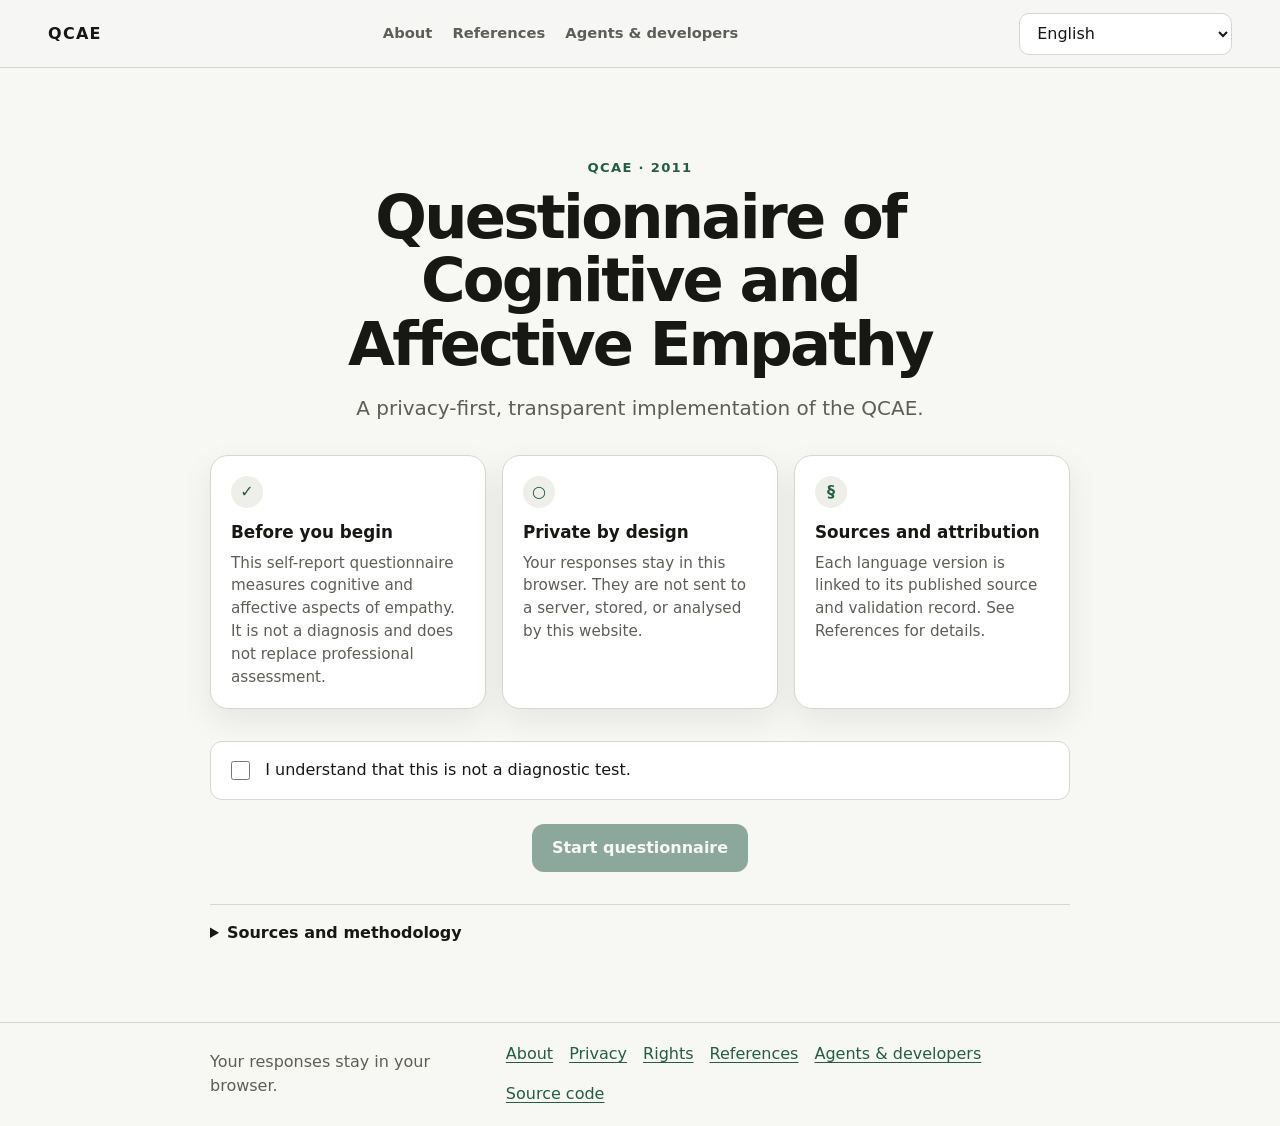
==== commit 65640540: "Add localization glossary and complete questionnaire UI translations" ====
--- a/index.html
+++ b/index.html
@@ -70,16 +70,16 @@
   </script>
 </head>
 <body>
-  <a class="skip-link" href="#app">Skip to questionnaire</a>
+  <a class="skip-link" href="#app" data-i18n="skipLabel">Skip to questionnaire</a>
   <header class="site-header">
-    <a class="brand" href="./" aria-label="QCAE home">QCAE</a>
-    <nav class="top-nav" aria-label="Project navigation">
-      <a href="./about.html">About</a>
-      <a href="./references.html">References</a>
-      <a href="./agents.html">Agents &amp; developers</a>
+    <a class="brand" href="./" aria-label="QCAE home" data-i18n-aria-label="homeLabel">QCAE</a>
+    <nav class="top-nav" aria-label="Project navigation" data-i18n-aria-label="projectNavigation">
+      <a href="./about.html" data-i18n="aboutLabel">About</a>
+      <a href="./references.html" data-i18n="referencesLabel">References</a>
+      <a href="./agents.html" data-i18n="agentsLabel">Agents &amp; developers</a>
     </nav>
     <label class="language-control">
-      <span class="visually-hidden">Language</span>
+      <span class="visually-hidden" data-i18n="selectLanguage">Language</span>
       <select id="language-select"></select>
     </label>
   </header>
@@ -109,9 +109,9 @@
   </main>
   <footer class="site-footer">
     <div class="container footer-inner">
-      <p>Privacy-first: responses stay in your browser.</p>
-      <nav aria-label="Project information">
-        <a href="./about.html">About</a><a href="./privacy.html">Privacy</a><a href="./rights.html">Rights</a><a href="./references.html">References</a><a href="./agents.html">Agents</a><a href="https://github.com/mariomarcolongo/Questionnaire-of-Cognitive-and-Affective-Empathy-QCAE-online-questionnaire">Source code</a>
+      <p data-i18n="privacySummary">Your responses stay in your browser.</p>
+      <nav aria-label="Project information" data-i18n-aria-label="projectInformation">
+        <a href="./about.html" data-i18n="aboutLabel">About</a><a href="./privacy.html" data-i18n="privacyLabel">Privacy</a><a href="./rights.html" data-i18n="rightsLabel">Rights</a><a href="./references.html" data-i18n="referencesLabel">References</a><a href="./agents.html" data-i18n="agentsLabel">Agents &amp; developers</a><a href="https://github.com/mariomarcolongo/Questionnaire-of-Cognitive-and-Affective-Empathy-QCAE-online-questionnaire" data-i18n="sourceCodeLabel">Source code</a>
       </nav>
     </div>
   </footer>
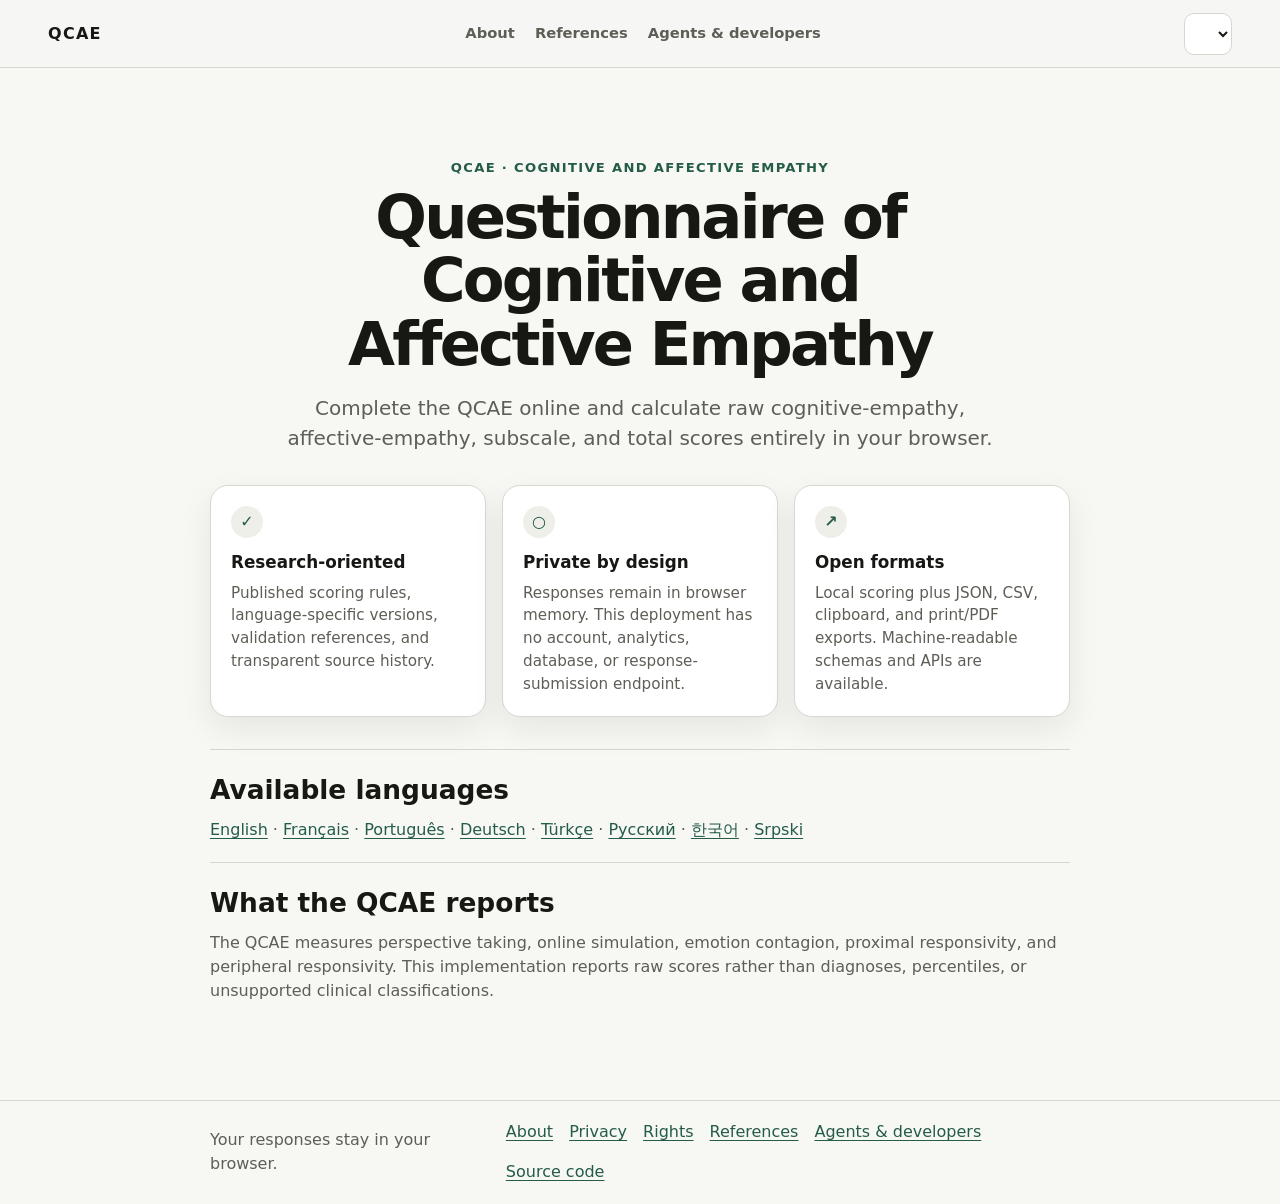
==== commit fdc46bcf: "Fix citation metadata and correct reference records GitHub's "Cite this repository" panel showed the" ====
--- a/index.html
+++ b/index.html
@@ -7,8 +7,6 @@
   <meta name="robots" content="index,follow,max-image-preview:large,max-snippet:-1,max-video-preview:-1">
   <meta name="theme-color" content="#245c48">
   <meta name="application-name" content="QCAE Online Questionnaire">
-  <meta name="citation_title" content="The QCAE: A Questionnaire of Cognitive and Affective Empathy">
-  <meta name="citation_doi" content="10.1080/00223891.2010.528484">
   <meta name="tdm-reservation" content="0">
   <meta name="tdm-policy" content="https://mariomarcolongo.github.io/Questionnaire-of-Cognitive-and-Affective-Empathy-QCAE-online-questionnaire/data/ai-use-policy.v1.json">
   <meta property="og:type" content="website">
--- a/assets/styles.css
+++ b/assets/styles.css
@@ -146,6 +146,7 @@
 .reference-list { list-style: none; padding: 0 !important; display: grid; gap: .9rem; }
 .reference-list li { background: var(--surface); border: 1px solid var(--border); border-radius: 12px; padding: 1rem; }
 .reference-list p { margin: 0; }
+.reference-list a { overflow-wrap: anywhere; }
 .reference-list .note, .note { color: var(--muted); margin-top: .55rem; font-size: .92rem; }
 .candidate-grid { display: grid; gap: 1rem; }
 .candidate-card { border-top: 1px solid var(--border); padding-top: 1.2rem; }
